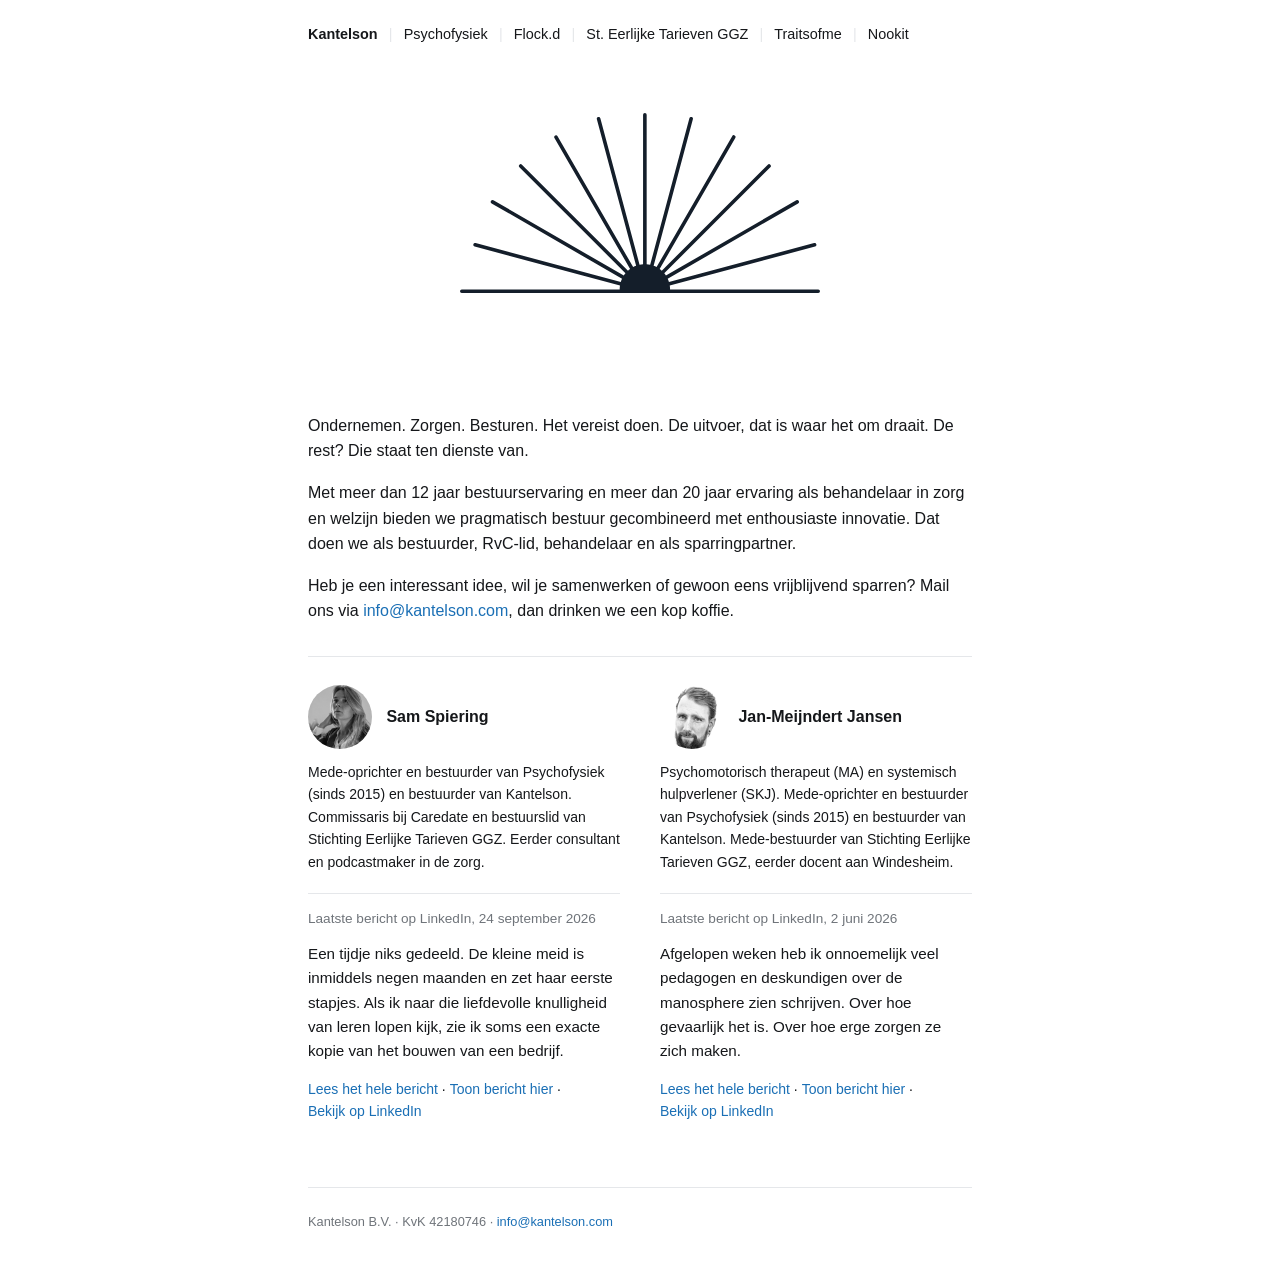
==== index.html @ 048396c2 "Kantelson website" ====
<!doctype html>
<html lang="nl">
<head>
<meta charset="utf-8">
<meta name="viewport" content="width=device-width,initial-scale=1">
<title>Kantelson.</title>
<meta name="description" content="Kantelson B.V., holding van Jan-Meijndert Jansen en Sam Spiering.">
<link rel="icon" href="assets/favicon.svg" type="image/svg+xml">
<link rel="icon" href="assets/favicon-32.png" sizes="32x32" type="image/png">
<link rel="apple-touch-icon" href="assets/apple-touch-icon.png">
<link rel="stylesheet" href="style.css">
</head>
<body>
<nav aria-label="Hoofdmenu"><a href="index.html" aria-current="page">Kantelson</a> <span class="sep">|</span> <a href="psychofysiek.html">Psychofysiek</a> <span class="sep">|</span> <a href="flockd.html">Flock.d</a> <span class="sep">|</span> <a href="eerlijke-tarieven-ggz.html">St.&nbsp;Eerlijke&nbsp;Tarieven&nbsp;GGZ</a> <span class="sep">|</span> <a href="traitsofme.html">Traitsofme</a> <span class="sep">|</span> <a href="nookit.html">Nookit</a></nav>
<main><img class="logo" src="assets/logo-zon.svg" alt="Kantelson" width="420" height="210"></main>
<main class="intro">
<p>Ondernemen. Zorgen. Besturen. Het vereist doen. De uitvoer, dat is waar het om draait. De rest? Die staat ten dienste van.</p>
<p>Met meer dan 12 jaar bestuurservaring en meer dan 20 jaar ervaring als behandelaar in zorg en welzijn bieden we pragmatisch bestuur gecombineerd met enthousiaste innovatie. Dat doen we als bestuurder, RvC-lid, behandelaar en als sparringpartner.</p>
<p>Heb je een interessant idee, wil je samenwerken of gewoon eens vrijblijvend sparren? Mail ons via <a href="mailto:info@kantelson.com">info@kantelson.com</a>, dan drinken we een kop koffie.</p>
</main>
<section class="people" aria-label="Sam Spiering en Jan-Meijndert Jansen">
<article class="person">
 <div class="head"><img src="assets/sam-spiering.jpg" alt="Sam Spiering" width="120" height="120"><h2>Sam Spiering</h2></div>
 <p class="small">Mede-oprichter en bestuurder van Psychofysiek (sinds 2015) en bestuurder van Kantelson. Commissaris bij Caredate en bestuurslid van Stichting Eerlijke Tarieven GGZ. Eerder consultant en podcastmaker in de zorg.</p>
 <div class="post">
  <p class="date">Laatste bericht op LinkedIn, 24 september 2026</p>
  <blockquote>Een tijdje niks gedeeld. De kleine meid is inmiddels negen maanden en zet haar eerste stapjes. Als ik naar die liefdevolle knulligheid van leren lopen kijk, zie ik soms een exacte kopie van het bouwen van een bedrijf.</blockquote>
  <p class="links"><a href="https://www.linkedin.com/posts/sam-spiering-aa037464_een-tijdje-niks-gedeeld-de-kleine-meid-is-activity-7508821324794978307-86u_" rel="noopener">Lees het hele bericht</a> &middot; <button type="button" data-urn="urn:li:activity:7508821324794978307">Toon bericht hier</button> &middot; <a href="https://www.linkedin.com/in/sam-spiering-aa037464/" rel="noopener">Bekijk op LinkedIn</a></p>
 </div>
</article>
<article class="person">
 <div class="head"><img src="assets/jan-meijndert.jpg" alt="Jan-Meijndert Jansen" width="120" height="120"><h2>Jan-Meijndert Jansen</h2></div>
 <p class="small">Psychomotorisch therapeut (MA) en systemisch hulpverlener (SKJ). Mede-oprichter en bestuurder van Psychofysiek (sinds 2015) en bestuurder van Kantelson. Mede-bestuurder van Stichting Eerlijke Tarieven GGZ, eerder docent aan Windesheim.</p>
 <div class="post">
  <p class="date">Laatste bericht op LinkedIn, 2 juni 2026</p>
  <blockquote>Afgelopen weken heb ik onnoemelijk veel pedagogen en deskundigen over de manosphere zien schrijven. Over hoe gevaarlijk het is. Over hoe erge zorgen ze zich maken.</blockquote>
  <p class="links"><a href="https://www.linkedin.com/posts/janmeijndertjansen_afgelopen-weken-heb-ik-onnoemelijk-veel-pedagogen-activity-7467458736811507712-MGWj" rel="noopener">Lees het hele bericht</a> &middot; <button type="button" data-urn="urn:li:activity:7467458736811507712">Toon bericht hier</button> &middot; <a href="https://www.linkedin.com/in/janmeijndertjansen/" rel="noopener">Bekijk op LinkedIn</a></p>
 </div>
</article>
</section>
<script>
document.querySelectorAll('.post button[data-urn]').forEach(function(b){b.addEventListener('click',function(){var f=document.createElement('iframe');f.src='https://www.linkedin.com/embed/feed/update/'+b.dataset.urn;f.title='LinkedIn-bericht';f.loading='lazy';f.allowFullscreen=true;b.closest('.post').appendChild(f);b.remove();});});
</script>
<footer>Kantelson B.V. &middot; KvK 42180746 &middot; <a href="mailto:info@kantelson.com">info@kantelson.com</a></footer>
</body>
</html>
---- style.css ----
:root{--fg:#15171a;--muted:#6f747a;--link:#1a6fb5;--line:#e5e7ea;--bg:#fff}
*{box-sizing:border-box}
html{-webkit-text-size-adjust:100%}
body{margin:0;background:var(--bg);color:var(--fg);font:16px/1.6 -apple-system,BlinkMacSystemFont,"Segoe UI",Roboto,Ubuntu,"Helvetica Neue",Arial,sans-serif}
a{color:var(--link);text-decoration:none}
a:hover{text-decoration:underline}
:focus-visible{outline:2px solid var(--link);outline-offset:2px}
nav{max-width:44rem;margin:0 auto;padding:1.25rem 1.25rem 0;font-size:.9rem;line-height:2}
nav a{color:var(--fg)}
nav a[aria-current]{font-weight:700}
nav .sep{color:var(--line);margin:0 .45rem}
main{max-width:44rem;margin:0 auto;padding:0 1.25rem 4rem}
h1{font-size:1.25rem;margin:2.5rem 0 1rem}
h2{font-size:1rem;margin:2.25rem 0 .5rem}
p{margin:0 0 1rem}
.muted{color:var(--muted)}
.small{font-size:.875rem}
.logo{display:block;width:min(70vw,360px);height:auto;margin:4rem auto 3.5rem}
.feed{display:grid;grid-template-columns:1fr 1fr;gap:2rem;max-width:44rem;margin:0 auto;padding:0 1.25rem 4rem}
.post{border-top:1px solid var(--line);padding-top:1rem}
.post h2{margin:0 0 .15rem}
.post .date{color:var(--muted);font-size:.85rem;margin-bottom:.75rem}
.post blockquote{margin:0 0 .9rem;font-size:.95rem}
.post .links{font-size:.875rem}
.post button{font:inherit;font-size:.875rem;color:var(--link);background:none;border:0;padding:0;cursor:pointer}
.post button:hover{text-decoration:underline}
.post iframe{width:100%;height:560px;border:0;margin-top:.75rem}
.cv{display:grid;grid-template-columns:120px 1fr;gap:1.25rem;margin:1.5rem 0 2.5rem}
.cv img{width:120px;height:120px;object-fit:cover;border-radius:50%}
.cv h2{margin:0 0 .25rem}
.cv ul{list-style:none;margin:.5rem 0;padding:0;font-size:.95rem}
.cv li{padding:.3rem 0;border-top:1px solid var(--line);display:grid;grid-template-columns:6.5rem 1fr;gap:.75rem}
.cv li span:first-child{color:var(--muted);font-variant-numeric:tabular-nums}
footer{max-width:41.5rem;margin:0 auto;padding:1.5rem 1.25rem 2.5rem;font-size:.8rem;color:var(--muted);border-top:1px solid var(--line)}
@media (max-width:640px){.feed{grid-template-columns:1fr}.cv{grid-template-columns:1fr}.cv img{width:96px;height:96px}.logo{margin:3rem auto}}
@media (max-width:420px){.cv li{grid-template-columns:1fr;gap:0}}


.intro{padding-bottom:1rem}
.intro .cv{grid-template-columns:96px 1fr;align-items:start;margin:0 0 2rem}
.intro .cv img{width:96px;height:96px;background:#f2f3f5;filter:grayscale(1)}
.intro .cv h2{margin:.1rem 0 .35rem}
.intro .cv p{margin:0}
.intro h2.section{margin:2.5rem 0 .75rem;padding-top:1.5rem;border-top:1px solid var(--line)}
.feed{padding-top:1.5rem;border-top:1px solid var(--line)}
.feed .post{border-top:0;padding-top:0}
.feed,footer{max-width:41.5rem;width:calc(100% - 2.5rem);margin-left:auto;margin-right:auto;padding-left:0;padding-right:0}
.feed{padding-bottom:3rem}
.post .links a,.post .links button{white-space:nowrap}
.intro h2{margin:0 0 .75rem}
.people{display:grid;grid-template-columns:1fr 1fr;gap:2.5rem;max-width:41.5rem;width:calc(100% - 2.5rem);margin:0 auto;padding:1.75rem 0 3rem;border-top:1px solid var(--line)}
.person .head{display:flex;align-items:center;gap:.9rem;margin-bottom:.75rem}
.person .head img{width:64px;height:64px;border-radius:50%;object-fit:cover;background:#f2f3f5;filter:grayscale(1)}
.person .head h2{margin:0;font-size:1rem}
.person>p.small{color:var(--fg);margin-bottom:1.25rem}
.person .post{border-top:1px solid var(--line);padding-top:.9rem}
@media (max-width:640px){.people{grid-template-columns:1fr}}
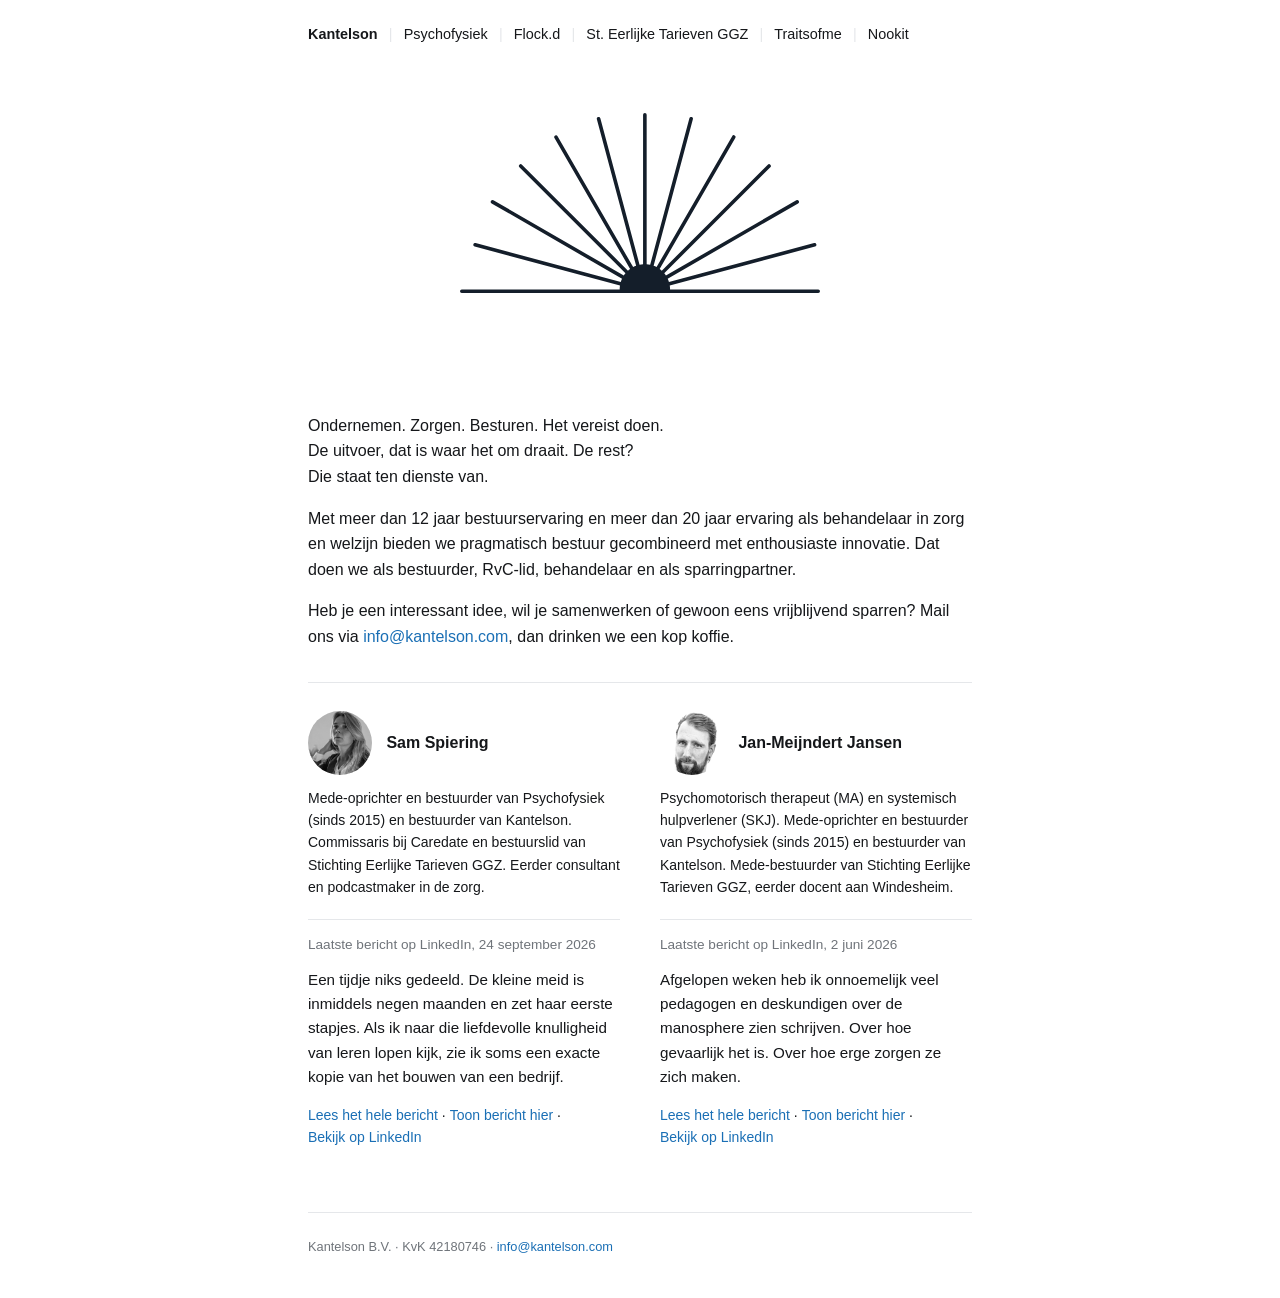
==== commit e4ea597b: "Openingsregels op drie regels" ====
--- a/index.html
+++ b/index.html
@@ -14,7 +14,7 @@
 <nav aria-label="Hoofdmenu"><a href="index.html" aria-current="page">Kantelson</a> <span class="sep">|</span> <a href="psychofysiek.html">Psychofysiek</a> <span class="sep">|</span> <a href="flockd.html">Flock.d</a> <span class="sep">|</span> <a href="eerlijke-tarieven-ggz.html">St.&nbsp;Eerlijke&nbsp;Tarieven&nbsp;GGZ</a> <span class="sep">|</span> <a href="traitsofme.html">Traitsofme</a> <span class="sep">|</span> <a href="nookit.html">Nookit</a></nav>
 <main><img class="logo" src="assets/logo-zon.svg" alt="Kantelson" width="420" height="210"></main>
 <main class="intro">
-<p>Ondernemen. Zorgen. Besturen. Het vereist doen. De uitvoer, dat is waar het om draait. De rest? Die staat ten dienste van.</p>
+<p class="lead">Ondernemen. Zorgen. Besturen. Het vereist doen.<br>De uitvoer, dat is waar het om draait. De rest?<br>Die staat ten dienste van.</p>
 <p>Met meer dan 12 jaar bestuurservaring en meer dan 20 jaar ervaring als behandelaar in zorg en welzijn bieden we pragmatisch bestuur gecombineerd met enthousiaste innovatie. Dat doen we als bestuurder, RvC-lid, behandelaar en als sparringpartner.</p>
 <p>Heb je een interessant idee, wil je samenwerken of gewoon eens vrijblijvend sparren? Mail ons via <a href="mailto:info@kantelson.com">info@kantelson.com</a>, dan drinken we een kop koffie.</p>
 </main>
--- a/style.css
+++ b/style.css
@@ -55,3 +55,4 @@
 .person>p.small{color:var(--fg);margin-bottom:1.25rem}
 .person .post{border-top:1px solid var(--line);padding-top:.9rem}
 @media (max-width:640px){.people{grid-template-columns:1fr}}
+.lead br{display:block}@media (max-width:640px){.lead br{display:none}}
